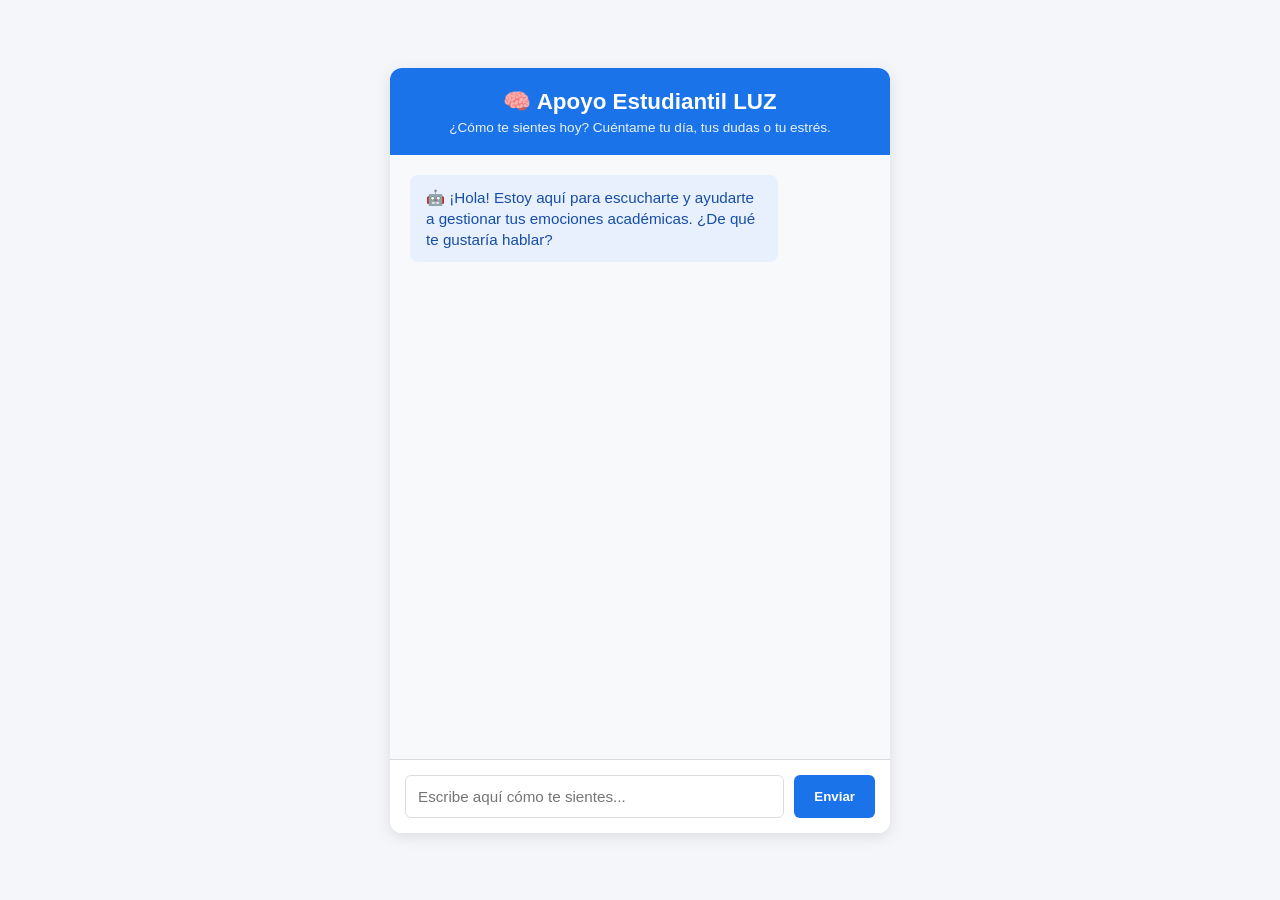
==== frontend/index.html @ a4328665 "primera parte terminada" ====
<!DOCTYPE html>
<html lang="es">
<head>
    <meta charset="UTF-8">
    <meta name="viewport" content="width=device-width, initial-scale=1.0">
    <title>Apoyo Estudiantil - Gestión Emocional</title>
    <link rel="stylesheet" href="style.css">
</head>
<body>
    <div class="chat-container">
        <header class="chat-header">
            <h2>🧠 Apoyo Estudiantil LUZ</h2>
            <p>¿Cómo te sientes hoy? Cuéntame tu día, tus dudas o tu estrés.</p>
        </header>

        <div class="chat-box" id="chatBox">
            <div class="message system-message">
                🤖 ¡Hola! Estoy aquí para escucharte y ayudarte a gestionar tus emociones académicas. ¿De qué te gustaría hablar?
            </div>
        </div>

        <div class="chat-input-area">
            <input type="text" id="userInput" placeholder="Escribe aquí cómo te sientes..." autocomplete="off">
            <button id="sendBtn">Enviar</button>
        </div>
    </div>

    <script src="app.js"></script>
</body>
</html>
---- frontend/style.css ----
* {
    box-sizing: border-box;
    margin: 0;
    padding: 0;
    font-family: 'Segoe UI', Tahoma, Geneva, Verdana, sans-serif;
}

body {
    background-color: #f4f6f9;
    display: flex;
    justify-content: center;
    align-items: center;
    height: 100vh;
}

.chat-container {
    width: 100%;
    max-width: 500px;
    height: 85vh;
    background: #ffffff;
    border-radius: 12px;
    box-shadow: 0 4px 15px rgba(0, 0, 0, 0.1);
    display: flex;
    flex-direction: column;
    overflow: hidden;
}

.chat-header {
    background: #1a73e8;
    color: white;
    padding: 20px;
    text-align: center;
}

.chat-header h2 {
    font-size: 1.4rem;
    margin-bottom: 5px;
}

.chat-header p {
    font-size: 0.85rem;
    opacity: 0.9;
}

.chat-box {
    flex: 1;
    padding: 20px;
    overflow-y: auto;
    background: #f8f9fa;
    display: flex;
    flex-direction: column;
    gap: 12px;
}

.message {
    max-width: 80%;
    padding: 12px 16px;
    border-radius: 8px;
    font-size: 0.95rem;
    line-height: 1.4;
}

.system-message {
    background: #e8f0fe;
    color: #174ea6;
    align-self: flex-start;
}

.user-message {
    background: #1a73e8;
    color: white;
    align-self: flex-end;
}

.ia-message {
    background: #ffffff;
    color: #3c4043;
    align-self: flex-start;
    border: 1px solid #dadce0;
    box-shadow: 0 1px 3px rgba(0,0,0,0.05);
}

.chat-input-area {
    padding: 15px;
    background: white;
    border-top: 1px solid #dadce0;
    display: flex;
    gap: 10px;
}

#userInput {
    flex: 1;
    padding: 12px;
    border: 1px solid #dadce0;
    border-radius: 6px;
    outline: none;
    font-size: 0.95rem;
}

#userInput:focus {
    border-color: #1a73e8;
}

#sendBtn {
    background: #1a73e8;
    color: white;
    border: none;
    padding: 0 20px;
    border-radius: 6px;
    cursor: pointer;
    font-weight: bold;
    transition: background 0.2s;
}

#sendBtn:hover {
    background: #1557b0;
}
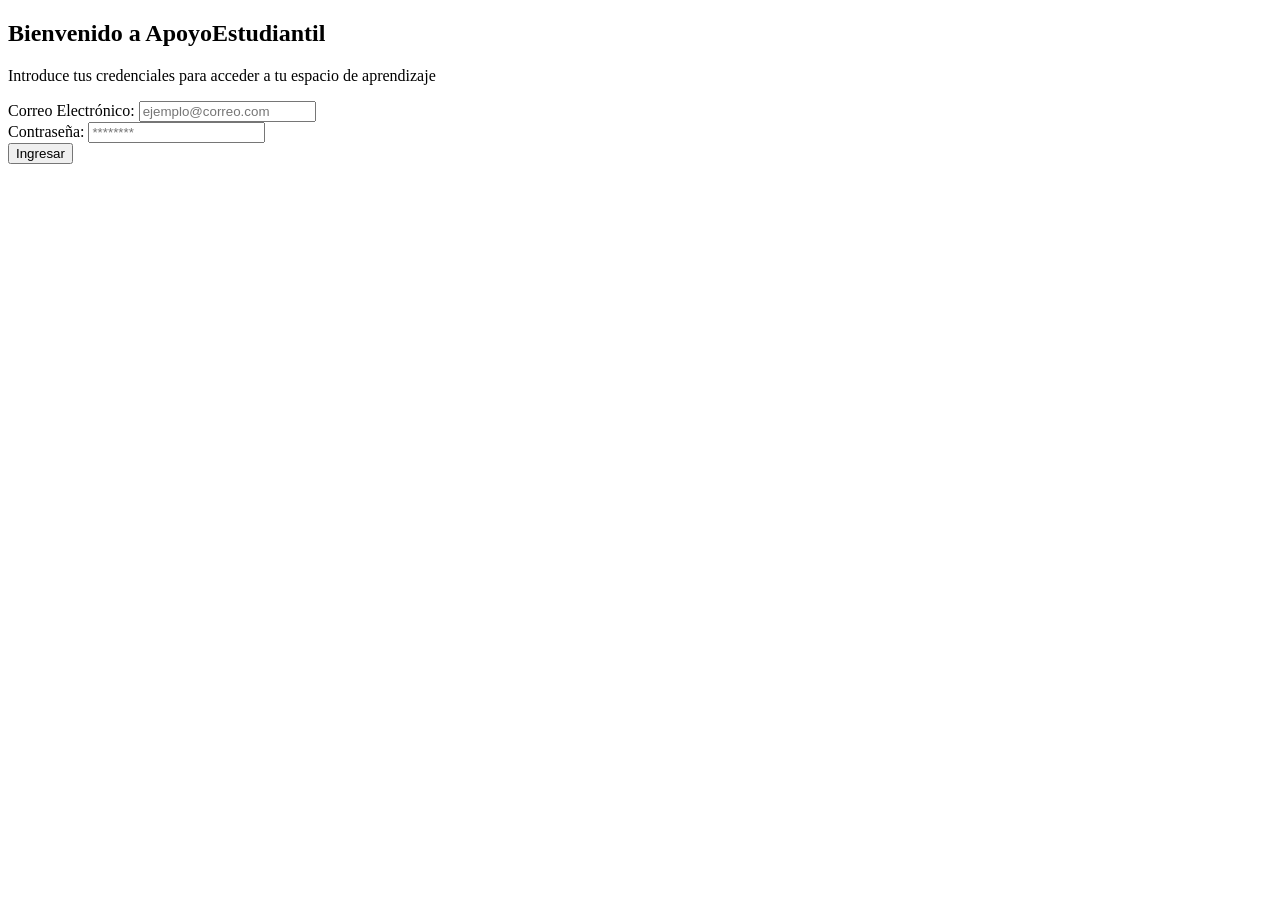
==== commit 662d9aa6: "mejora del inicio" ====
--- a/frontend/index.html
+++ b/frontend/index.html
@@ -5,11 +5,22 @@
     <meta name="viewport" content="width=device-width, initial-scale=1.0">
     <title>Apoyo Estudiantil - Gestión Emocional</title>
     <link rel="stylesheet" href="style.css">
+
+    <script>
+        if (!localStorage.getItem('usuario_id')) {
+            // Si no se encuentra el ID del usuario, rebota directo al login
+            window.location.href = 'login.html';
+        }
+    </script>
 </head>
 <body>
+    
     <div class="chat-container">
         <header class="chat-header">
-            <h2>🧠 Apoyo Estudiantil LUZ</h2>
+            <div class="header-top">
+                <h2>🧠 Apoyo Estudiantil LUZ</h2>
+                <button id="btn-logout" class="logout-btn">Cerrar Sesión</button>
+            </div>
             <p>¿Cómo te sientes hoy? Cuéntame tu día, tus dudas o tu estrés.</p>
         </header>
 
--- a/frontend/style.css
+++ b/frontend/style.css
@@ -114,4 +114,26 @@
 
 #sendBtn:hover {
     background: #1557b0;
+}
+
+.header-top {
+    display: flex;
+    justify-content: space-between;
+    align-items: center;
+    margin-bottom: 5px;
+}
+
+.logout-btn {
+    background-color: #e74c3c;
+    color: white;
+    border: none;
+    padding: 6px 12px;
+    border-radius: 4px;
+    cursor: pointer;
+    font-size: 0.85rem;
+    transition: background 0.2s;
+}
+
+.logout-btn:hover {
+    background-color: #c0392b;
 }
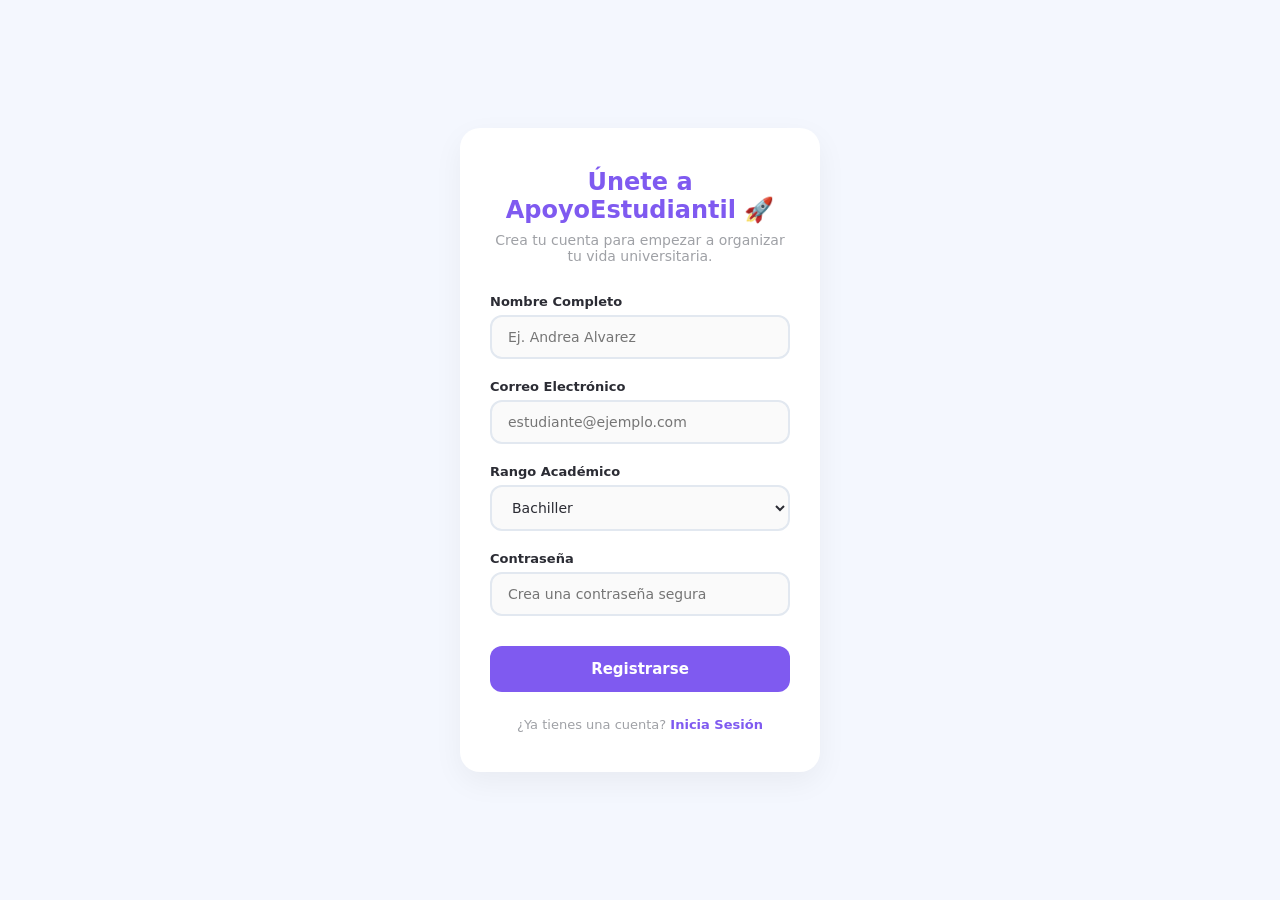
==== commit 4d499ee9: "se mofifico el frontend y el backend para integrar registro" ====
--- a/frontend/index.html
+++ b/frontend/index.html
@@ -7,9 +7,14 @@
     <link rel="stylesheet" href="style.css">
 
     <script>
-        if (!localStorage.getItem('usuario_id')) {
-            // Si no se encuentra el ID del usuario, rebota directo al login
-            window.location.href = 'login.html';
+        // Verificamos si el usuario tiene una sesión activa
+        const usuarioId = localStorage.getItem('usuario_id');
+        
+        if (!usuarioId) {
+            // Si no hay sesión, puedes decidir a dónde enviarlo.
+            // Si quieres que vean una página de bienvenida antes, podrías crear un 'bienvenida.html'
+            // Por ahora, lo enviaremos a registrar.html como tenías configurado:
+            window.location.href = 'registrar.html';
         }
     </script>
 </head>
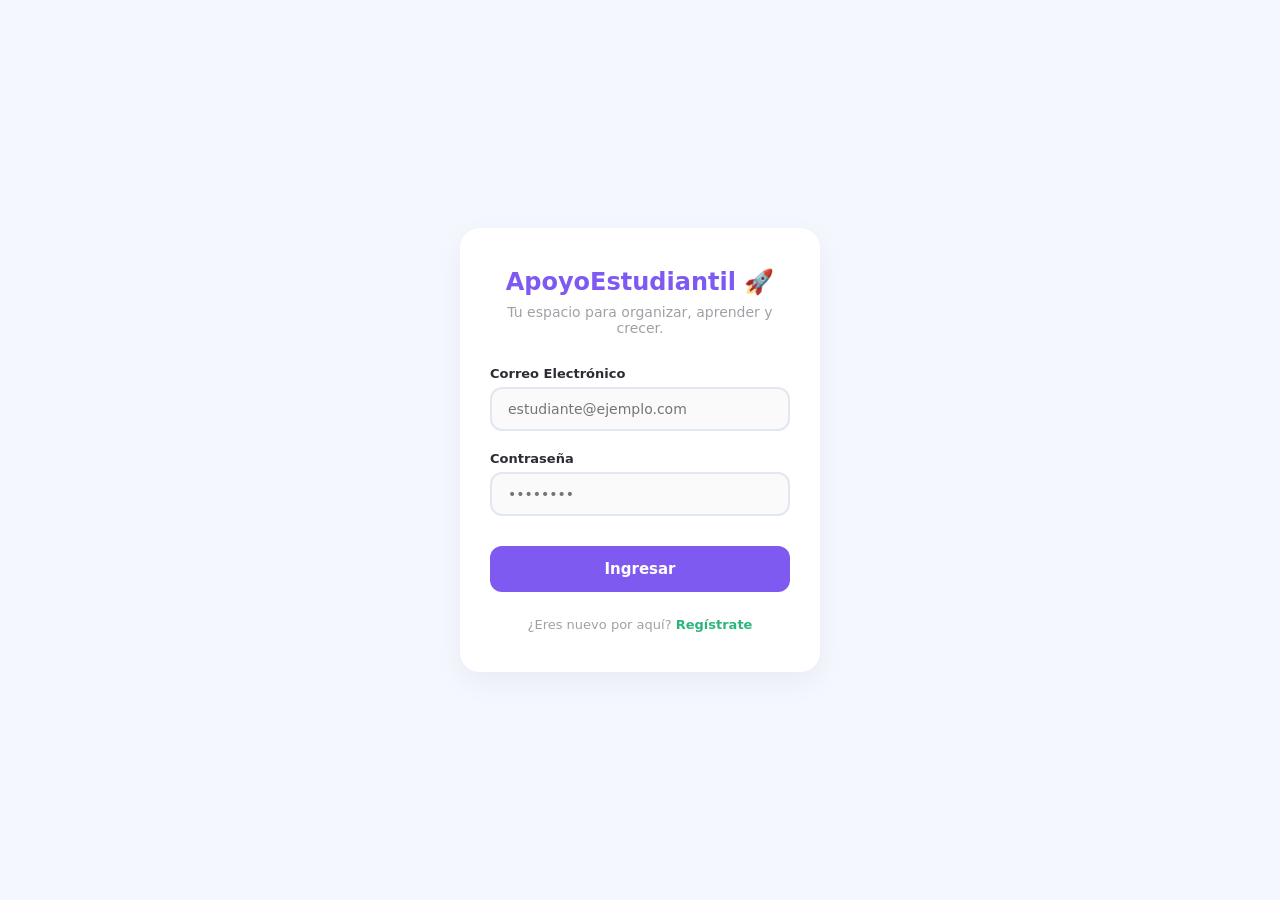
==== commit 72ab349e: "inclusion del test_cognitivo" ====
--- a/frontend/index.html
+++ b/frontend/index.html
@@ -3,44 +3,152 @@
 <head>
     <meta charset="UTF-8">
     <meta name="viewport" content="width=device-width, initial-scale=1.0">
-    <title>Apoyo Estudiantil - Gestión Emocional</title>
-    <link rel="stylesheet" href="style.css">
+    <title>Apoyo Estudiantil - Panel Principal</title>
+    <style>
+        :root {
+            --bg-color: #f4f7f6;
+            --text-dark: #334155;
+            --border-color: #e2e8f0;
+            --green-pastel: #e6f4ea;
+            --green-text: #137333;
+            --blue-pastel: #e8f0fe;
+            --blue-text: #1a73e8;
+            --card-bg: #ffffff;
+        }
 
+        * { box-sizing: border-box; margin: 0; padding: 0; }
+
+        body {
+            font-family: 'Segoe UI', system-ui, -apple-system, sans-serif;
+            background-color: var(--bg-color);
+            color: var(--text-dark);
+            display: flex;
+            align-items: center;
+            justify-content: center;
+            min-height: 100vh;
+            padding: 20px;
+        }
+
+        .dashboard-container {
+            max-width: 700px;
+            width: 100%;
+            background: var(--card-bg);
+            padding: 45px 35px;
+            border-radius: 24px;
+            box-shadow: 0 10px 30px rgba(0, 0, 0, 0.02);
+            text-align: center;
+            border: 1px solid #e2e8f0;
+        }
+
+        h1 { font-size: 1.9rem; color: #1e293b; margin-bottom: 10px; font-weight: 700; }
+        .welcome-text { color: #64748b; font-size: 1.05rem; margin-bottom: 35px; }
+
+        .menu-options {
+            display: grid;
+            grid-template-columns: 1fr 1fr;
+            gap: 20px;
+            margin-bottom: 20px;
+        }
+
+        @media (max-width: 550px) { .menu-options { grid-template-columns: 1fr; } }
+
+        .option-card {
+            background: #f8fafc;
+            border: 2px solid var(--border-color);
+            border-radius: 18px;
+            padding: 30px 20px;
+            cursor: pointer;
+            text-decoration: none;
+            color: inherit;
+            display: flex;
+            flex-direction: column;
+            align-items: center;
+            transition: all 0.25s ease;
+        }
+
+        .option-test:hover {
+            background-color: var(--green-pastel);
+            border-color: #b2dbbf;
+            transform: translateY(-3px);
+        }
+
+        .option-coach:hover {
+            background-color: var(--blue-pastel);
+            border-color: #b4cffc;
+            transform: translateY(-3px);
+        }
+
+        .icon-box {
+            width: 55px;
+            height: 55px;
+            border-radius: 50%;
+            display: flex;
+            align-items: center;
+            justify-content: center;
+            font-size: 1.5rem;
+            margin-bottom: 15px;
+        }
+
+        .option-test .icon-box { background-color: #d4edda; color: var(--green-text); }
+        .option-coach .icon-box { background-color: #d2e3fc; color: var(--blue-text); }
+
+        .option-card h3 { font-size: 1.15rem; color: #1e293b; margin-bottom: 8px; font-weight: 600; }
+        .option-card p { font-size: 0.88rem; color: #64748b; line-height: 1.4; }
+
+        .logout-btn {
+            display: inline-block;
+            margin-top: 30px;
+            font-size: 0.9rem;
+            color: #94a3b8;
+            text-decoration: none;
+            cursor: pointer;
+            border: none;
+            background: none;
+            font-family: inherit;
+        }
+        .logout-btn:hover { color: #ef4444; text-decoration: underline; }
+    </style>
     <script>
-        // Verificamos si el usuario tiene una sesión activa
-        const usuarioId = localStorage.getItem('usuario_id');
-        
-        if (!usuarioId) {
-            // Si no hay sesión, puedes decidir a dónde enviarlo.
-            // Si quieres que vean una página de bienvenida antes, podrías crear un 'bienvenida.html'
-            // Por ahora, lo enviaremos a registrar.html como tenías configurado:
-            window.location.href = 'registrar.html';
+        // Proteger la ruta antes de renderizar la pantalla
+        if (!localStorage.getItem('usuario_id')) {
+            window.location.href = 'login.html';
         }
     </script>
 </head>
 <body>
+
+<div class="dashboard-container">
+    <h1 id="welcomeTitle">🧠 Apoyo Estudiantil LUZ</h1>
+    <p class="welcome-text">¿Qué módulo deseas utilizar el día de hoy?</p>
     
-    <div class="chat-container">
-        <header class="chat-header">
-            <div class="header-top">
-                <h2>🧠 Apoyo Estudiantil LUZ</h2>
-                <button id="btn-logout" class="logout-btn">Cerrar Sesión</button>
-            </div>
-            <p>¿Cómo te sientes hoy? Cuéntame tu día, tus dudas o tu estrés.</p>
-        </header>
+    <div class="menu-options">
+        <a href="test_cognitivo.html" class="option-card option-test">
+            <div class="icon-box">📊</div>
+            <h3>Test de Áreas Cognitivas</h3>
+            <p>Evalúa tus capacidades académicas y visualiza tus resultados en una matriz limpia.</p>
+        </a>
 
-        <div class="chat-box" id="chatBox">
-            <div class="message system-message">
-                🤖 ¡Hola! Estoy aquí para escucharte y ayudarte a gestionar tus emociones académicas. ¿De qué te gustaría hablar?
-            </div>
-        </div>
-
-        <div class="chat-input-area">
-            <input type="text" id="userInput" placeholder="Escribe aquí cómo te sientes..." autocomplete="off">
-            <button id="sendBtn">Enviar</button>
-        </div>
+        <a href="chat.html" class="option-card option-coach">
+            <div class="icon-box">🤖</div>
+            <h3>Asistente de Gestión Emocional</h3>
+            <p>Conversa con la IA, desahoga el estrés académico y procesa tus intenciones.</p>
+        </a>
     </div>
 
-    <script src="app.js"></script>
+    <button class="logout-btn" onclick="logout()">Cerrar Sesión de forma segura</button>
+</div>
+
+<script>
+    document.addEventListener("DOMContentLoaded", () => {
+        const nombre = localStorage.getItem('usuario_nombre') || "Estudiante";
+        document.getElementById('welcomeTitle').innerText = `¡Hola de nuevo, ${nombre}!`;
+    });
+
+    function logout() {
+        localStorage.clear();
+        window.location.href = 'login.html';
+    }
+</script>
+
 </body>
 </html>
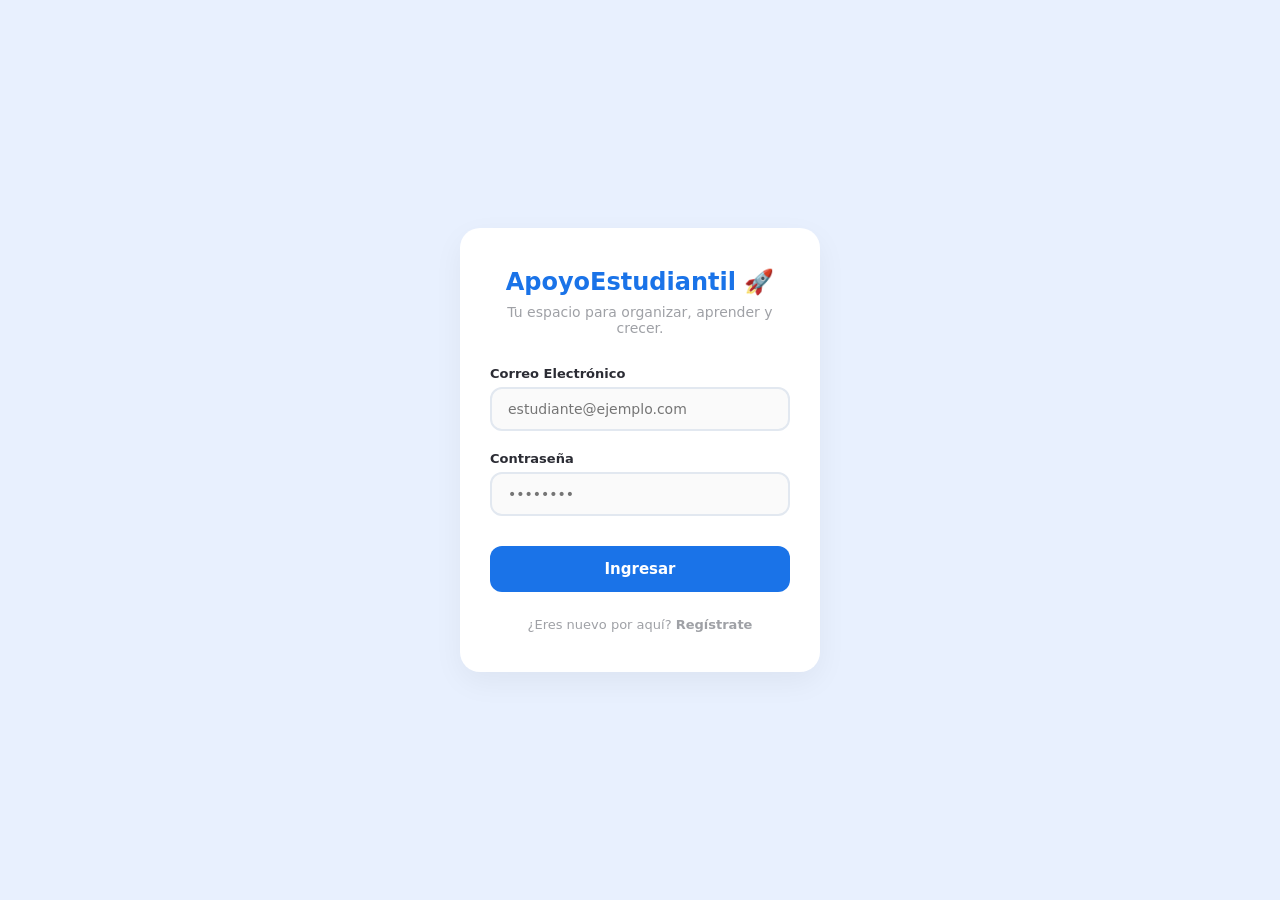
==== commit e49309be: "se modifico lo visual" ====
--- a/frontend/index.html
+++ b/frontend/index.html
@@ -6,16 +6,19 @@
     <title>Apoyo Estudiantil - Panel Principal</title>
     <style>
         :root {
-            --bg-color: #f4f7f6;
-            --text-dark: #334155;
-            --border-color: #e2e8f0;
-            --green-pastel: #e6f4ea;
-            --green-text: #137333;
-            --blue-pastel: #e8f0fe;
-            --blue-text: #1a73e8;
-            --card-bg: #ffffff;
-        }
-
+    --bg-color: #E0F2F1;      /* Turquesa pastel de fondo */
+    --text-dark: #004D40;     /* Texto oscuro para contraste */
+    --border-color: #B2DFDB;  
+    --card-bg: #ffffff;
+    
+    /* El turquesa vivo lo aplicamos a los hover de las tarjetas */
+    --green-pastel: #E0F2F1;
+    --green-text: #009688;    /* Turquesa vivo */
+    --blue-pastel: #E0F2F1;
+    --blue-text: #009688;
+    --purple-pastel: #E0F2F1;
+    --purple-text: #009688;
+}
         * { box-sizing: border-box; margin: 0; padding: 0; }
 
         body {
@@ -30,83 +33,104 @@
         }
 
         .dashboard-container {
-            max-width: 700px;
+            max-width: 750px;
             width: 100%;
             background: var(--card-bg);
-            padding: 45px 35px;
-            border-radius: 24px;
-            box-shadow: 0 10px 30px rgba(0, 0, 0, 0.02);
+            padding: 40px;
+            border-radius: 20px;
+            box-shadow: 0 10px 25px rgba(0,0,0,0.05);
             text-align: center;
-            border: 1px solid #e2e8f0;
         }
 
-        h1 { font-size: 1.9rem; color: #1e293b; margin-bottom: 10px; font-weight: 700; }
-        .welcome-text { color: #64748b; font-size: 1.05rem; margin-bottom: 35px; }
+        h1 {
+            font-size: 2.2rem;
+            margin-bottom: 10px;
+            color: var(--text-dark);
+        }
+
+        .welcome-text {
+            color: #64748b;
+            margin-bottom: 30px;
+            font-size: 1.1rem;
+        }
 
         .menu-options {
             display: grid;
-            grid-template-columns: 1fr 1fr;
+            grid-template-columns: repeat(auto-fit, minmax(200px, 1fr));
             gap: 20px;
-            margin-bottom: 20px;
+            margin-bottom: 35px;
         }
 
-        @media (max-width: 550px) { .menu-options { grid-template-columns: 1fr; } }
-
         .option-card {
-            background: #f8fafc;
+            background: #ffffff;
             border: 2px solid var(--border-color);
-            border-radius: 18px;
-            padding: 30px 20px;
-            cursor: pointer;
+            border-radius: 16px;
+            padding: 25px 20px;
             text-decoration: none;
-            color: inherit;
+            color: var(--text-dark);
+            text-align: center;
+            transition: all 0.3s ease;
             display: flex;
             flex-direction: column;
             align-items: center;
-            transition: all 0.25s ease;
+            justify-content: center;
+            gap: 10px;
         }
 
+        .option-card:hover {
+            transform: translateY(-5px);
+            box-shadow: 0 12px 20px rgba(0,0,0,0.08);
+        }
+
+        /* Efectos de color individuales al pasar el mouse */
         .option-test:hover {
             background-color: var(--green-pastel);
-            border-color: #b2dbbf;
-            transform: translateY(-3px);
+            border-color: var(--green-text);
         }
 
         .option-coach:hover {
             background-color: var(--blue-pastel);
-            border-color: #b4cffc;
-            transform: translateY(-3px);
+            border-color: var(--blue-text);
+        }
+
+        .option-profile:hover {
+            background-color: var(--purple-pastel);
+            border-color: var(--purple-text);
         }
 
         .icon-box {
-            width: 55px;
-            height: 55px;
-            border-radius: 50%;
-            display: flex;
-            align-items: center;
-            justify-content: center;
-            font-size: 1.5rem;
-            margin-bottom: 15px;
+            font-size: 2.2rem;
+            margin-bottom: 5px;
         }
 
-        .option-test .icon-box { background-color: #d4edda; color: var(--green-text); }
-        .option-coach .icon-box { background-color: #d2e3fc; color: var(--blue-text); }
+        h3 {
+            font-size: 1.2rem;
+            margin-bottom: 6px;
+            color: var(--text-dark);
+        }
 
-        .option-card h3 { font-size: 1.15rem; color: #1e293b; margin-bottom: 8px; font-weight: 600; }
-        .option-card p { font-size: 0.88rem; color: #64748b; line-height: 1.4; }
+        p {
+            font-size: 0.9rem;
+            color: #64748b;
+            line-height: 1.4;
+        }
 
         .logout-btn {
-            display: inline-block;
-            margin-top: 30px;
-            font-size: 0.9rem;
-            color: #94a3b8;
-            text-decoration: none;
+            background-color: #fee2e2;
+            color: #ef4444;
+            border: none;
+            padding: 12px 24px;
+            font-size: 1rem;
+            font-weight: 600;
+            border-radius: 10px;
             cursor: pointer;
-            border: none;
-            background: none;
-            font-family: inherit;
+            transition: all 0.2s ease;
         }
-        .logout-btn:hover { color: #ef4444; text-decoration: underline; }
+
+        .logout-btn:hover {
+            background-color: #ef4444;
+            color: white;
+        }
     </style>
     <script>
         // Proteger la ruta antes de renderizar la pantalla
@@ -115,7 +139,7 @@
         }
     </script>
 </head>
-<body>
+<body class="theme-inicio">
 
 <div class="dashboard-container">
     <h1 id="welcomeTitle">🧠 Apoyo Estudiantil LUZ</h1>
@@ -133,15 +157,21 @@
             <h3>Asistente de Gestión Emocional</h3>
             <p>Conversa con la IA, desahoga el estrés académico y procesa tus intenciones.</p>
         </a>
+
+        <a href="datos_person.html" class="option-card option-profile">
+            <div class="icon-box">👤</div>
+            <h3>Datos Personales</h3>
+            <p>Revisa y actualiza tu información de perfil y tu plan activo.</p>
+        </a>
     </div>
-
+        
     <button class="logout-btn" onclick="logout()">Cerrar Sesión de forma segura</button>
 </div>
 
 <script>
     document.addEventListener("DOMContentLoaded", () => {
         const nombre = localStorage.getItem('usuario_nombre') || "Estudiante";
-        document.getElementById('welcomeTitle').innerText = `¡Hola de nuevo, ${nombre}!`;
+        document.getElementById('welcomeTitle').innerText = `🧠 ¡Hola, ${nombre}!`;
     });
 
     function logout() {
@@ -149,6 +179,5 @@
         window.location.href = 'login.html';
     }
 </script>
-
 </body>
-</html>+</html> 
